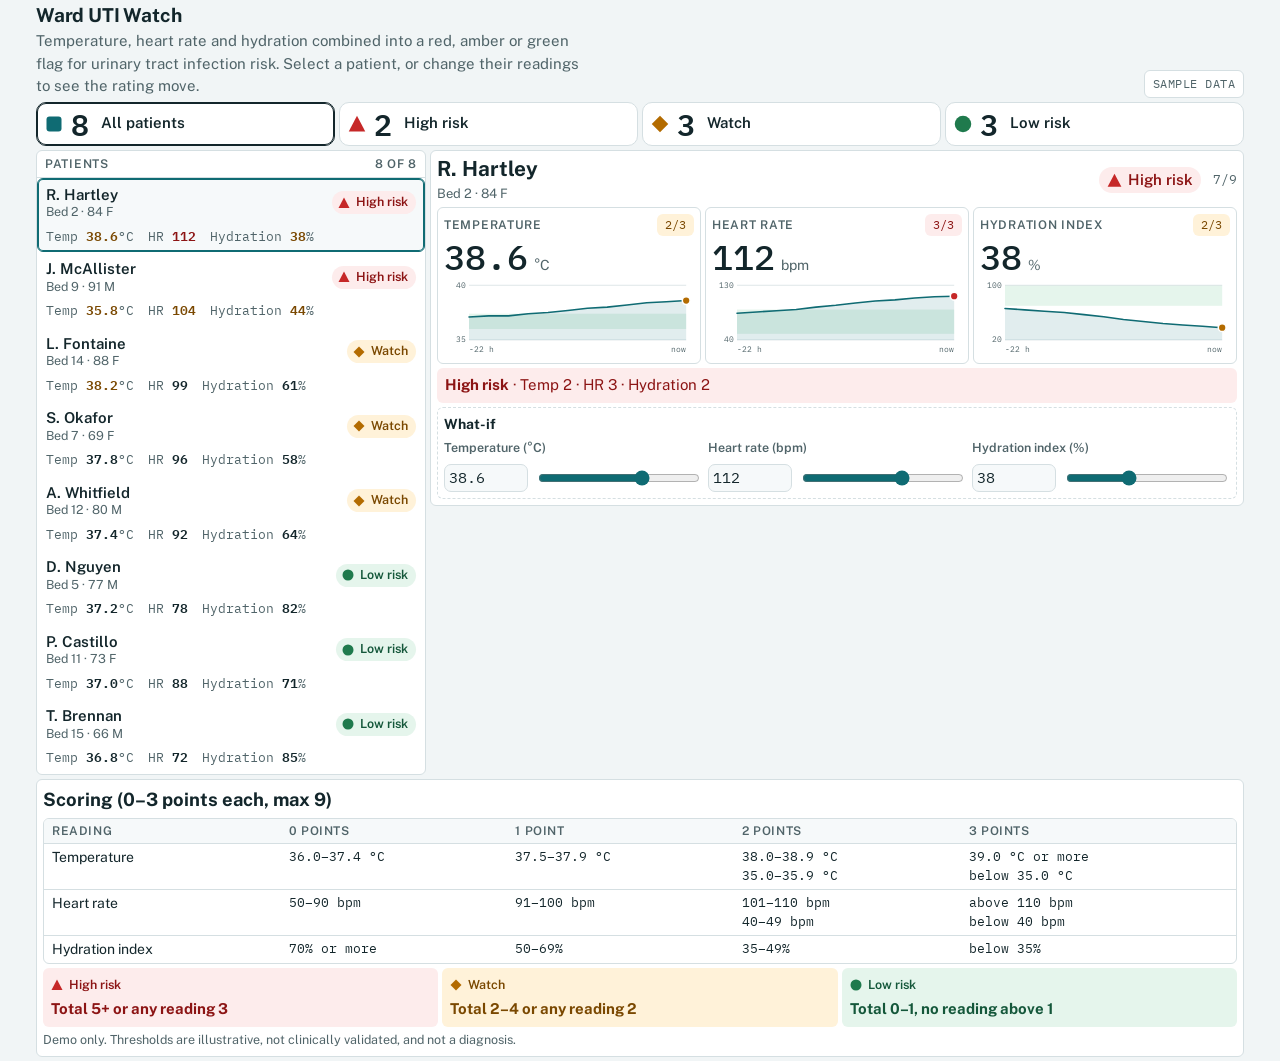
==== index.html @ 94b35a09 "Rename Ward UTI Watch (1).html to index.html" ====
<!doctype html><html><head><meta charset=utf8><meta name=viewport content="width=device-width,initial-scale=1,viewport-fit=cover"><style>:root{color-scheme:light;box-sizing:border-box;padding-top:env(safe-area-inset-top,0px);padding-bottom:env(safe-area-inset-bottom,0px)}html{scroll-padding-top:env(safe-area-inset-top,0px)}body{margin:0;padding:0;font:14px -apple-system,BlinkMacSystemFont,sans-serif;background:#fff;color:#000}img{max-width:100%}[hidden]:not([hidden=until-found i]){display:none!important}</style></head><body>
<title>Ward UTI Watch</title>
<meta name="claude:viewport-fit-sides" content="cover">
<link rel="preconnect" href="https://fonts.googleapis.com">
<link rel="preconnect" href="https://fonts.gstatic.com" crossorigin>
<link rel="stylesheet" href="https://fonts.googleapis.com/css2?family=IBM+Plex+Mono:wght@400;500;600&family=Public+Sans:wght@400;500;600;700&display=swap">
<style>
/* Layout: a four-way risk filter strip over a two-pane ward board (patient list left, selected patient's vitals and what-if right), with the scoring rules written out below. */
:root {
  --bg: #f1f5f6;
  --surface: #ffffff;
  --surface-2: #f6f9fa;
  --line: #d5dfe2;
  --fg: #13262b;
  --muted: #506469;
  --accent: #0f6b73;
  --accent-soft: #e2f1f3;
  --high: #c62828;
  --high-bg: #fdecec;
  --high-ink: #8c1414;
  --watch: #b36b00;
  --watch-bg: #fff2d9;
  --watch-ink: #7a4800;
  --low: #1f7a4d;
  --low-bg: #e5f5ec;
  --low-ink: #14573a;
  --font-body: 'Public Sans', system-ui, -apple-system, 'Segoe UI', sans-serif;
  --font-mono: 'IBM Plex Mono', ui-monospace, Menlo, Consolas, monospace;
}
@media (prefers-color-scheme: dark) {
  :root:not([data-theme="light"]) {
    --bg: #0e1a1d;
    --surface: #15262a;
    --surface-2: #1a2e33;
    --line: #2b4349;
    --fg: #e6f0f2;
    --muted: #9bb2b8;
    --accent: #5fc3cc;
    --accent-soft: #19363b;
    --high: #ff6b6b;
    --high-bg: #3b1b1e;
    --high-ink: #ffb3b3;
    --watch: #ffb74d;
    --watch-bg: #3a2c11;
    --watch-ink: #ffd699;
    --low: #4cc38a;
    --low-bg: #123426;
    --low-ink: #9be3bf;
    color-scheme: dark;
  }
}
:root[data-theme="dark"] {
  --bg: #0e1a1d;
  --surface: #15262a;
  --surface-2: #1a2e33;
  --line: #2b4349;
  --fg: #e6f0f2;
  --muted: #9bb2b8;
  --accent: #5fc3cc;
  --accent-soft: #19363b;
  --high: #ff6b6b;
  --high-bg: #3b1b1e;
  --high-ink: #ffb3b3;
  --watch: #ffb74d;
  --watch-bg: #3a2c11;
  --watch-ink: #ffd699;
  --low: #4cc38a;
  --low-bg: #123426;
  --low-ink: #9be3bf;
  color-scheme: dark;
}

* { box-sizing: border-box; }
body {
  background: var(--bg);
  color: var(--fg);
  font-family: var(--font-body);
  font-size: 15px;
  line-height: 1.5;
}
button, input { font: inherit; color: inherit; }
button:focus-visible, input:focus-visible { outline: 2px solid var(--accent); outline-offset: 2px; }

.page {
  max-width: 1240px;
  margin: 0 auto;
  padding-block: 4px;
  padding-left: max(16px, env(safe-area-inset-left, 0px));
  padding-right: max(16px, env(safe-area-inset-right, 0px));
  display: flex;
  flex-direction: column;
  gap: 4px;
}

.lv-high  { --c: var(--high);  --cbg: var(--high-bg);  --cink: var(--high-ink); }
.lv-watch { --c: var(--watch); --cbg: var(--watch-bg); --cink: var(--watch-ink); }
.lv-low   { --c: var(--low);   --cbg: var(--low-bg);   --cink: var(--low-ink); }

/* header */
.top { display: flex; flex-wrap: wrap; align-items: end; justify-content: space-between; gap: 8px 24px; }
.top h1 { margin: 0; font-size: 1.2rem; line-height: 1.15; letter-spacing: -0.01em; text-wrap: balance; }
.top p { margin: 4px 0 0; color: var(--muted); max-width: 62ch; }
.tag {
  font-family: var(--font-mono); font-size: 12px; letter-spacing: 0.04em; text-transform: uppercase;
  color: var(--muted); border: 1px solid var(--line); border-radius: 6px; padding: 4px 8px; background: var(--surface);
}

/* summary / filters */
.summary { display: grid; grid-template-columns: repeat(4, minmax(0, 1fr)); gap: 4px; }
.sum {
  display: flex; align-items: center; gap: 8px; text-align: left;
  background: var(--surface); border: 1px solid var(--line); border-radius: 10px;
  padding: 6px 8px; cursor: pointer; min-width: 0;
}
.sum:hover { border-color: var(--muted); }
.sum[aria-pressed="true"] { border-color: var(--fg); box-shadow: inset 0 0 0 1px var(--fg); }
.sum-n { font-family: var(--font-mono); font-size: 1.9rem; font-weight: 600; line-height: 1; min-width: 1.2ch; }
.sum-l { display: flex; flex-direction: column; font-weight: 600; line-height: 1.25; min-width: 0; }
.sum-l small { font-weight: 400; color: var(--muted); font-size: 12.5px; }
.sum-ico { width: 18px; height: 18px; flex: none; fill: var(--c, var(--muted)); }
.sum-all { --c: var(--accent); }

/* board */
.board { display: grid; grid-template-columns: minmax(0, 390px) minmax(0, 1fr); gap: 4px; align-items: start; }
.panel { background: var(--surface); border: 1px solid var(--line); border-radius: 6px; min-width: 0; }
.panel-h {
  display: flex; justify-content: space-between; align-items: baseline; gap: 8px;
  padding: 4px 8px; border-bottom: 1px solid var(--line);
  font-size: 12px; letter-spacing: 0.06em; text-transform: uppercase; color: var(--muted); font-weight: 600;
}
.list { display: flex; flex-direction: column; padding: 0; gap: 0; }
.row {
  display: grid; grid-template-columns: minmax(0, 1fr) auto; gap: 6px 10px; align-items: center; text-align: left;
  background: transparent; border: 1px solid transparent; border-radius: 6px; padding: 6px 8px; cursor: pointer; width: 100%;
}
.row:hover { background: var(--surface-2); }
.row[aria-pressed="true"] { background: var(--surface-2); border-color: var(--accent); box-shadow: inset 0 0 0 1px var(--accent); }
.r-id { display: flex; flex-direction: column; min-width: 0; line-height: 1.3; }
.r-id strong { font-weight: 600; }
.r-sub { color: var(--muted); font-size: 12.5px; }
.r-vals { grid-column: 1 / -1; display: flex; flex-wrap: wrap; gap: 4px 14px; font-family: var(--font-mono); font-size: 12.5px; color: var(--muted); }
.r-vals b { font-weight: 600; color: var(--fg); }
.r-vals .sc-2 b { color: var(--watch-ink); }
.r-vals .sc-3 b { color: var(--high-ink); }
.empty { padding: 20px 12px; color: var(--muted); text-align: center; }

.badge {
  display: inline-flex; align-items: center; gap: 6px; white-space: nowrap;
  background: var(--cbg); color: var(--cink); border-radius: 999px; padding: 2px 8px 2px 6px;
  font-size: 12.5px; font-weight: 600;
}
.badge svg { width: 12px; height: 12px; fill: var(--c); flex: none; }

/* detail */
.detail { display: flex; flex-direction: column; gap: 4px; padding: 6px; }
.dtop { display: flex; flex-wrap: wrap; justify-content: space-between; align-items: center; gap: 10px 16px; }
.dtop h2 { margin: 0; font-size: 1.3rem; line-height: 1.2; }
.dtop .sub { margin: 2px 0 0; color: var(--muted); font-size: 13px; }
.big { display: flex; align-items: center; gap: 12px; }
.big .badge { font-size: 15px; padding: 2px 8px; }
.big .badge svg { width: 15px; height: 15px; }
.score { font-family: var(--font-mono); font-size: 13px; color: var(--muted); }

.metrics { display: grid; grid-template-columns: repeat(3, minmax(0, 1fr)); gap: 4px; }
.metric { border: 1px solid var(--line); border-radius: 6px; padding: 6px; background: var(--surface); display: flex; flex-direction: column; gap: 2px; min-width: 0; }
.mhead { display: flex; justify-content: space-between; align-items: center; gap: 8px; }
.mlabel { font-size: 12px; letter-spacing: 0.06em; text-transform: uppercase; color: var(--muted); font-weight: 600; }
.pt { font-family: var(--font-mono); font-size: 12px; padding: 2px 8px; border-radius: 6px; background: var(--cbg); color: var(--cink); white-space: nowrap; }
.mval { display: flex; align-items: baseline; gap: 6px; }
.mval .num { font-family: var(--font-mono); font-size: 2.2rem; font-weight: 500; line-height: 1.1; font-variant-numeric: tabular-nums; }
.mval .unit { color: var(--muted); font-size: 14px; }
.metric svg { width: 100%; height: auto; display: block; max-width: 100%; }
.mnote { margin: 0; font-size: 12.5px; color: var(--muted); }
.sp-band { fill: var(--low-bg); }
.sp-grid { stroke: var(--line); stroke-width: 1; }
.sp-txt { fill: var(--muted); font-family: var(--font-mono); font-size: 10px; }
.sp-line { fill: none; stroke: var(--accent); stroke-width: 2; stroke-linejoin: round; stroke-linecap: round; }
.sp-area { fill: var(--accent); fill-opacity: 0.12; }
.sp-dot { fill: var(--c); stroke: var(--surface); stroke-width: 2; }

.why { margin: 0; padding: 6px 8px; border-radius: 6px; background: var(--cbg); color: var(--cink); }
.why strong { font-weight: 700; }
.why .act { display: block; margin-top: 4px; font-size: 13.5px; }

.whatif { border: 1px dashed var(--line); border-radius: 6px; padding: 6px; display: flex; flex-direction: column; gap: 4px; }
.whatif-h { display: flex; flex-wrap: wrap; justify-content: space-between; align-items: center; gap: 8px; }
.whatif-h h3 { margin: 0; font-size: 14px; }
.whatif-h p { margin: 0; color: var(--muted); font-size: 13px; }
.fields { display: grid; grid-template-columns: repeat(3, minmax(0, 1fr)); gap: 6px; }
.field { display: flex; flex-direction: column; gap: 6px; min-width: 0; }
.field label { font-size: 12.5px; color: var(--muted); font-weight: 600; }
.field .pair { display: flex; align-items: center; gap: 8px; }
.field input[type="number"] {
  width: 5.6em; padding: 2px 4px; border: 1px solid var(--line); border-radius: 7px;
  background: var(--surface-2); font-family: var(--font-mono); font-variant-numeric: tabular-nums;
}
.field input[type="range"] { flex: 1; min-width: 0; accent-color: var(--accent); }
.btn {
  background: var(--surface); border: 1px solid var(--line); border-radius: 6px; padding: 2px 8px; cursor: pointer; font-weight: 600; font-size: 13px;
}
.btn:hover { border-color: var(--muted); }

/* algorithm */
.algo { padding: 6px; display: flex; flex-direction: column; gap: 4px; }
.algo h2 { margin: 0; font-size: 1.15rem; }
.algo p { margin: 0; color: var(--muted); max-width: 75ch; }
.tablewrap { overflow-x: auto; max-width: 100%; border: 1px solid var(--line); border-radius: 6px; }
table { border-collapse: collapse; width: 100%; min-width: 620px; font-size: 14px; }
th, td { text-align: left; padding: 3px 8px; border-bottom: 1px solid var(--line); vertical-align: top; }
tr:last-child td { border-bottom: 0; }
th { font-size: 12px; letter-spacing: 0.05em; text-transform: uppercase; color: var(--muted); background: var(--surface-2); font-weight: 600; }
td.m { font-family: var(--font-mono); font-size: 13px; }
.rules { display: grid; grid-template-columns: repeat(3, minmax(0, 1fr)); gap: 4px; margin: 0; padding: 0; list-style: none; }
.rules li { background: var(--cbg); color: var(--cink); border-radius: 6px; padding: 6px 8px; display: flex; flex-direction: column; gap: 2px; min-width: 0; }
.rules .badge { align-self: flex-start; background: transparent; padding-left: 0; }
.note { font-size: 12.5px; }

@media (max-width: 960px) {
  .board { grid-template-columns: minmax(0, 1fr); }
  .metrics, .fields, .rules { grid-template-columns: minmax(0, 1fr); }
}
@media (max-width: 640px) {
  .summary { grid-template-columns: repeat(2, minmax(0, 1fr)); }
  .detail { padding: 6px; }
}
@media (prefers-reduced-motion: reduce) { * { transition: none !important; animation: none !important; } }
</style>

<div class="page">
  <header class="top">
    <div>
      <h1>Ward UTI Watch</h1>
      <p>Temperature, heart rate and hydration combined into a red, amber or green flag for urinary tract infection risk. Select a patient, or change their readings to see the rating move.</p>
    </div>
    <span class="tag">Sample data</span>
  </header>

  <section class="summary" id="summary" aria-label="Filter patients by risk"></section>

  <main class="board">
    <section class="panel" aria-label="Patients">
      <div class="panel-h"><span>Patients</span><span id="listCount"></span></div>
      <div class="list" id="list"></div>
    </section>

    <section class="panel detail" aria-label="Selected patient">
      <div id="detailTop"></div>
      <div class="metrics" id="metrics"></div>
      <p class="why" id="why"></p>
      <form class="whatif" id="whatif" onsubmit="return false">
        <div class="whatif-h">
          <h3>What-if</h3>
          <button type="button" class="btn" id="reset" hidden>Reset to recorded</button>
        </div>
        <div class="fields" id="fields"></div>
      </form>
    </section>
  </main>

  <section class="panel algo" aria-label="How the rating works">
    <h2>Scoring (0–3 points each, max 9)</h2>
    <div class="tablewrap">
      <table>
        <thead><tr><th>Reading</th><th>0 points</th><th>1 point</th><th>2 points</th><th>3 points</th></tr></thead>
        <tbody>
          <tr><td>Temperature</td><td class="m">36.0–37.4 °C</td><td class="m">37.5–37.9 °C</td><td class="m">38.0–38.9 °C<br>35.0–35.9 °C</td><td class="m">39.0 °C or more<br>below 35.0 °C</td></tr>
          <tr><td>Heart rate</td><td class="m">50–90 bpm</td><td class="m">91–100 bpm</td><td class="m">101–110 bpm<br>40–49 bpm</td><td class="m">above 110 bpm<br>below 40 bpm</td></tr>
          <tr><td>Hydration index</td><td class="m">70% or more</td><td class="m">50–69%</td><td class="m">35–49%</td><td class="m">below 35%</td></tr>
        </tbody>
      </table>
    </div>
    <ul class="rules">
      <li class="lv-high"><span class="badge" id="r-high"></span><strong>Total 5+ or any reading 3</strong></li>
      <li class="lv-watch"><span class="badge" id="r-watch"></span><strong>Total 2–4 or any reading 2</strong></li>
      <li class="lv-low"><span class="badge" id="r-low"></span><strong>Total 0–1, no reading above 1</strong></li>
    </ul>
    <p class="note">Demo only. Thresholds are illustrative, not clinically validated, and not a diagnosis.</p>
  </section>
</div>

<script>
/*SCORING-START*/
function scoreTemp(t) { if (t >= 39 || t < 35) return 3; if (t >= 38 || t < 36) return 2; if (t >= 37.5) return 1; return 0; }
function scoreHr(h) { if (h > 110 || h < 40) return 3; if (h > 100 || h < 50) return 2; if (h > 90) return 1; return 0; }
function scoreHyd(h) { if (h < 35) return 3; if (h < 50) return 2; if (h < 70) return 1; return 0; }
function levelOf(max, total) { if (max === 3 || total >= 5) return 'high'; if (max === 2 || total >= 2) return 'watch'; return 'low'; }
function assessValues(c) {
  var sc = { t: scoreTemp(c.t), hr: scoreHr(c.hr), h: scoreHyd(c.h) };
  var total = sc.t + sc.hr + sc.h;
  var max = Math.max(sc.t, sc.hr, sc.h);
  return { sc: sc, total: total, max: max, level: levelOf(max, total) };
}
/*SCORING-END*/

(function () {
  var LEVELS = {
    high:  { label: 'High risk', short: 'High risk', sub: 'Escalate', action: 'Suggested action: ask for clinical review and consider urine testing under your local protocol.' },
    watch: { label: 'Watch',     short: 'Watch',     sub: 'Recheck soon', action: 'Suggested action: repeat observations within 2 hours and review fluid intake.' },
    low:   { label: 'Low risk',  short: 'Low risk',  sub: 'Routine', action: 'Suggested action: continue routine observations.' }
  };
  var ORDER = { high: 0, watch: 1, low: 2 };

  // 12 readings, one every 2 hours. The last value is the latest reading.
  var PATIENTS = [
    { id: 1, bed: 'Bed 2',  name: 'R. Hartley',    age: 84, sex: 'F',
      t:  [37.1,37.2,37.2,37.4,37.5,37.7,37.9,38.0,38.2,38.4,38.5,38.6],
      hr: [84,86,88,90,94,97,101,104,106,109,111,112],
      h:  [66,64,62,60,57,54,50,47,44,42,40,38] },
    { id: 2, bed: 'Bed 5',  name: 'D. Nguyen',     age: 77, sex: 'M',
      t:  [37.0,37.1,36.9,37.0,37.2,37.1,37.0,37.2,37.1,37.0,37.1,37.2],
      hr: [76,74,78,75,77,79,76,78,80,77,79,78],
      h:  [84,83,85,82,83,84,82,83,82,83,82,82] },
    { id: 3, bed: 'Bed 7',  name: 'S. Okafor',     age: 69, sex: 'F',
      t:  [37.0,37.1,37.1,37.2,37.3,37.3,37.5,37.6,37.6,37.7,37.8,37.8],
      hr: [82,84,85,87,88,90,91,92,94,95,95,96],
      h:  [74,72,71,69,67,65,64,62,61,60,59,58] },
    { id: 4, bed: 'Bed 9',  name: 'J. McAllister', age: 91, sex: 'M',
      t:  [36.6,36.5,36.4,36.3,36.2,36.1,36.0,35.9,35.9,35.8,35.8,35.8],
      hr: [88,90,92,94,96,98,99,101,102,103,104,104],
      h:  [58,56,54,53,51,50,48,47,46,45,44,44] },
    { id: 5, bed: 'Bed 11', name: 'P. Castillo',   age: 73, sex: 'F',
      t:  [36.9,37.0,36.9,37.0,37.1,37.0,36.9,37.0,37.0,37.1,37.0,37.0],
      hr: [86,88,87,89,90,88,87,89,88,90,89,88],
      h:  [72,73,71,72,70,71,72,71,72,71,72,71] },
    { id: 6, bed: 'Bed 12', name: 'A. Whitfield',  age: 80, sex: 'M',
      t:  [37.0,37.0,37.1,37.1,37.2,37.2,37.3,37.3,37.4,37.4,37.4,37.4],
      hr: [84,85,86,88,88,89,90,90,91,92,92,92],
      h:  [76,74,73,72,70,69,68,67,66,65,65,64] },
    { id: 7, bed: 'Bed 14', name: 'L. Fontaine',   age: 88, sex: 'F',
      t:  [37.2,37.3,37.5,37.6,37.8,37.9,38.0,38.0,38.1,38.1,38.2,38.2],
      hr: [88,89,91,93,94,96,97,97,98,98,99,99],
      h:  [68,67,66,65,64,63,63,62,62,61,61,61] },
    { id: 8, bed: 'Bed 15', name: 'T. Brennan',    age: 66, sex: 'M',
      t:  [36.7,36.8,36.8,36.7,36.9,36.8,36.8,36.7,36.8,36.8,36.8,36.8],
      hr: [70,72,71,73,72,70,71,72,73,72,71,72],
      h:  [86,85,86,84,85,86,85,85,86,85,85,85] }
  ];

  var METRICS = [
    { key: 't',  label: 'Temperature',     unit: '°C',  dec: 1, domain: [35, 40],  normal: [36.0, 37.4], range: [34, 41, 0.1], score: scoreTemp, note: 'Normal range 36.0–37.4 °C' },
    { key: 'hr', label: 'Heart rate',      unit: 'bpm', dec: 0, domain: [40, 130], normal: [50, 90],     range: [30, 160, 1],  score: scoreHr,   note: 'Normal range 50–90 bpm' },
    { key: 'h',  label: 'Hydration index', unit: '%',   dec: 0, domain: [20, 100], normal: [70, 100],    range: [0, 100, 1],   score: scoreHyd,  note: 'Normal range 70% or more' }
  ];
  var SUB = ['low', 'watch', 'watch', 'high'];

  var state = { filter: 'all', selected: null, edits: {} };

  function esc(s) { return String(s).replace(/[&<>"]/g, function (c) { return { '&': '&amp;', '<': '&lt;', '>': '&gt;', '"': '&quot;' }[c]; }); }
  function fmt(v, d) { return Number(v).toFixed(d); }
  function icon(level) {
    var shape = level === 'high' ? '<polygon points="6,0.5 11.5,11 0.5,11"/>' : level === 'watch' ? '<polygon points="6,0.5 11.5,6 6,11.5 0.5,6"/>' : '<circle cx="6" cy="6" r="5.5"/>';
    return '<svg viewBox="0 0 12 12" aria-hidden="true">' + shape + '</svg>';
  }
  function badge(level) { return '<span class="badge lv-' + level + '">' + icon(level) + LEVELS[level].label + '</span>'; }

  function current(p) {
    return state.edits[p.id] || { t: p.t[11], hr: p.hr[11], h: p.h[11] };
  }
  function assess(p) {
    var c = current(p);
    var a = assessValues(c);
    a.c = c;
    return a;
  }
  function ranked() {
    return PATIENTS.map(function (p) { return { p: p, a: assess(p) }; }).sort(function (x, y) {
      return ORDER[x.a.level] - ORDER[y.a.level] || y.a.total - x.a.total || x.p.id - y.p.id;
    });
  }

  function spark(series, m, level) {
    var W = 320, H = 100, L = 32, R = 10, T = 8, B = 22;
    var d0 = m.domain[0], d1 = m.domain[1];
    function clip(v) { return Math.min(d1, Math.max(d0, v)); }
    function x(i) { return L + i * (W - L - R) / (series.length - 1); }
    function y(v) { return T + (1 - (clip(v) - d0) / (d1 - d0)) * (H - T - B); }
    var pts = series.map(function (v, i) { return x(i).toFixed(1) + ',' + y(v).toFixed(1); });
    var area = 'M' + x(0).toFixed(1) + ',' + (H - B) + ' L' + pts.join(' L') + ' L' + x(series.length - 1).toFixed(1) + ',' + (H - B) + ' Z';
    var bandTop = y(m.normal[1]), bandBot = y(m.normal[0]);
    var last = series[series.length - 1];
    return '<svg class="lv-' + level + '" viewBox="0 0 ' + W + ' ' + H + '" role="img" aria-label="' + m.label + ' over the last 22 hours, latest ' + fmt(last, m.dec) + ' ' + m.unit + '">' +
      '<rect class="sp-band" x="' + L + '" y="' + bandTop.toFixed(1) + '" width="' + (W - L - R) + '" height="' + Math.max(0, bandBot - bandTop).toFixed(1) + '"/>' +
      '<line class="sp-grid" x1="' + L + '" y1="' + T + '" x2="' + (W - R) + '" y2="' + T + '"/>' +
      '<line class="sp-grid" x1="' + L + '" y1="' + (H - B) + '" x2="' + (W - R) + '" y2="' + (H - B) + '"/>' +
      '<text class="sp-txt" x="' + (L - 4) + '" y="' + (T + 3) + '" text-anchor="end">' + d1 + '</text>' +
      '<text class="sp-txt" x="' + (L - 4) + '" y="' + (H - B + 3) + '" text-anchor="end">' + d0 + '</text>' +
      '<text class="sp-txt" x="' + L + '" y="' + (H - 6) + '">-22 h</text>' +
      '<text class="sp-txt" x="' + (W - R) + '" y="' + (H - 6) + '" text-anchor="end">now</text>' +
      '<path class="sp-area" d="' + area + '"/>' +
      '<polyline class="sp-line" points="' + pts.join(' ') + '"/>' +
      '<circle class="sp-dot" cx="' + x(series.length - 1).toFixed(1) + '" cy="' + y(last).toFixed(1) + '" r="5"/>' +
      '</svg>';
  }

  function renderSummary(all) {
    var counts = { all: all.length, high: 0, watch: 0, low: 0 };
    all.forEach(function (r) { counts[r.a.level]++; });
    var items = [
      { f: 'all',   cls: 'sum-all',  label: 'All patients', sub: 'On this ward',  ico: '<svg class="sum-ico" viewBox="0 0 12 12" aria-hidden="true"><rect x="1" y="1" width="10" height="10" rx="2"/></svg>' },
      { f: 'high',  cls: 'lv-high',  label: 'High risk',    sub: LEVELS.high.sub },
      { f: 'watch', cls: 'lv-watch', label: 'Watch',        sub: LEVELS.watch.sub },
      { f: 'low',   cls: 'lv-low',   label: 'Low risk',     sub: LEVELS.low.sub }
    ];
    document.getElementById('summary').innerHTML = items.map(function (it) {
      var ico = it.ico || icon(it.f).replace('<svg ', '<svg class="sum-ico" ');
      return '<button type="button" class="sum ' + it.cls + '" data-f="' + it.f + '" aria-pressed="' + (state.filter === it.f) + '">' +
        ico + '<span class="sum-n">' + counts[it.f] + '</span>' +
        '<span class="sum-l">' + it.label + '</span></button>';
    }).join('');
  }

  function renderList(all) {
    var rows = all.filter(function (r) { return state.filter === 'all' || r.a.level === state.filter; });
    document.getElementById('listCount').textContent = rows.length + ' of ' + all.length;
    var el = document.getElementById('list');
    if (!rows.length) { el.innerHTML = '<div class="empty">No patients at this risk level right now.</div>'; return; }
    el.innerHTML = rows.map(function (r) {
      var p = r.p, a = r.a, c = a.c;
      var edited = !!state.edits[p.id];
      return '<button type="button" class="row lv-' + a.level + '" data-id="' + p.id + '" aria-pressed="' + (p.id === state.selected) + '">' +
        '<span class="r-id"><strong>' + esc(p.name) + '</strong><span class="r-sub">' + p.bed + ' · ' + p.age + ' ' + p.sex + (edited ? ' · what-if' : '') + '</span></span>' +
        badge(a.level) +
        '<span class="r-vals">' +
          '<span class="sc-' + a.sc.t + '">Temp <b>' + fmt(c.t, 1) + '</b>°C</span>' +
          '<span class="sc-' + a.sc.hr + '">HR <b>' + fmt(c.hr, 0) + '</b></span>' +
          '<span class="sc-' + a.sc.h + '">Hydration <b>' + fmt(c.h, 0) + '</b>%</span>' +
        '</span></button>';
    }).join('');
  }

  function renderDetail() {
    var p = PATIENTS.filter(function (q) { return q.id === state.selected; })[0];
    var a = assess(p), c = a.c;
    var edited = !!state.edits[p.id];
    document.getElementById('detailTop').innerHTML =
      '<div class="dtop lv-' + a.level + '"><div><h2>' + esc(p.name) + '</h2>' +
      '<p class="sub">' + p.bed + ' · ' + p.age + ' ' + p.sex + (edited ? ' · what-if' : '') + '</p></div>' +
      '<div class="big">' + badge(a.level) + '<span class="score">' + a.total + '/9</span></div></div>';

    document.getElementById('metrics').innerHTML = METRICS.map(function (m) {
      var s = a.sc[m.key];
      var series = p[m.key].slice(0, 11).concat(c[m.key]);
      var sub = SUB[s];
      return '<article class="metric lv-' + sub + '">' +
        '<div class="mhead"><span class="mlabel">' + m.label + '</span><span class="pt">' + s + '/3</span></div>' +
        '<div class="mval"><span class="num">' + fmt(c[m.key], m.dec) + '</span><span class="unit">' + m.unit + '</span></div>' +
        spark(series, m, sub) +
        '</article>';
    }).join('');

    var parts = METRICS.map(function (m) {
      return m.label.toLowerCase() + ' ' + fmt(c[m.key], m.dec) + ' ' + m.unit + ' (' + a.sc[m.key] + ')';
    }).join(', ');
    var why;
    if (a.level === 'high') why = a.max === 3 ? 'One reading scoring 3 sets high risk.' : 'A total of 5 or more sets high risk.';
    else if (a.level === 'watch') why = a.max === 2 ? 'One reading scoring 2 sets a watch rating.' : 'A total of 2 to 4 sets a watch rating.';
    else why = 'Total of 0 or 1 with no reading above 1.';
    var w = document.getElementById('why');
    w.className = 'why lv-' + a.level;
    w.innerHTML = '<strong>' + LEVELS[a.level].label + '</strong> · Temp ' + a.sc.t + ' · HR ' + a.sc.hr + ' · Hydration ' + a.sc.h;

    document.getElementById('reset').hidden = !edited;
  }

  function syncFields() {
    var p = PATIENTS.filter(function (q) { return q.id === state.selected; })[0];
    var c = current(p);
    METRICS.forEach(function (m) {
      document.getElementById('in_' + m.key).value = fmt(c[m.key], m.dec);
      document.getElementById('rg_' + m.key).value = c[m.key];
    });
  }

  function renderAll() {
    var all = ranked();
    renderSummary(all);
    renderList(all);
    renderDetail();
  }

  function buildFields() {
    document.getElementById('fields').innerHTML = METRICS.map(function (m) {
      return '<div class="field"><label for="in_' + m.key + '">' + m.label + ' (' + m.unit + ')</label>' +
        '<div class="pair"><input type="number" id="in_' + m.key + '" min="' + m.range[0] + '" max="' + m.range[1] + '" step="' + m.range[2] + '" inputmode="decimal">' +
        '<input type="range" id="rg_' + m.key + '" aria-label="' + m.label + ' slider" min="' + m.range[0] + '" max="' + m.range[1] + '" step="' + m.range[2] + '"></div></div>';
    }).join('');
    METRICS.forEach(function (m) {
      ['in_', 'rg_'].forEach(function (pre) {
        document.getElementById(pre + m.key).addEventListener('input', function (e) {
          var v = parseFloat(e.target.value);
          if (isNaN(v)) return;
          v = Math.min(m.range[1], Math.max(m.range[0], v));
          v = Math.round(v / m.range[2]) * m.range[2];
          v = Math.round(v * 10) / 10;
          var p = PATIENTS.filter(function (q) { return q.id === state.selected; })[0];
          var next = Object.assign({}, current(p));
          next[m.key] = v;
          state.edits[p.id] = next;
          var other = document.getElementById((pre === 'in_' ? 'rg_' : 'in_') + m.key);
          other.value = pre === 'in_' ? v : fmt(v, m.dec);
          renderAll();
        });
      });
    });
  }

  document.getElementById('summary').addEventListener('click', function (e) {
    var b = e.target.closest('[data-f]');
    if (!b) return;
    state.filter = b.getAttribute('data-f');
    renderAll();
  });
  document.getElementById('list').addEventListener('click', function (e) {
    var b = e.target.closest('[data-id]');
    if (!b) return;
    state.selected = parseInt(b.getAttribute('data-id'), 10);
    syncFields();
    renderAll();
  });
  document.getElementById('reset').addEventListener('click', function () {
    delete state.edits[state.selected];
    syncFields();
    renderAll();
  });

  ['high', 'watch', 'low'].forEach(function (k) {
    var el = document.getElementById('r-' + k);
    el.parentNode.classList.add('lv-' + k);
    el.className = 'badge';
    el.innerHTML = icon(k) + LEVELS[k].label;
  });

  buildFields();
  state.selected = ranked()[0].p.id;
  syncFields();
  renderAll();
})();
</script>

</body></html>
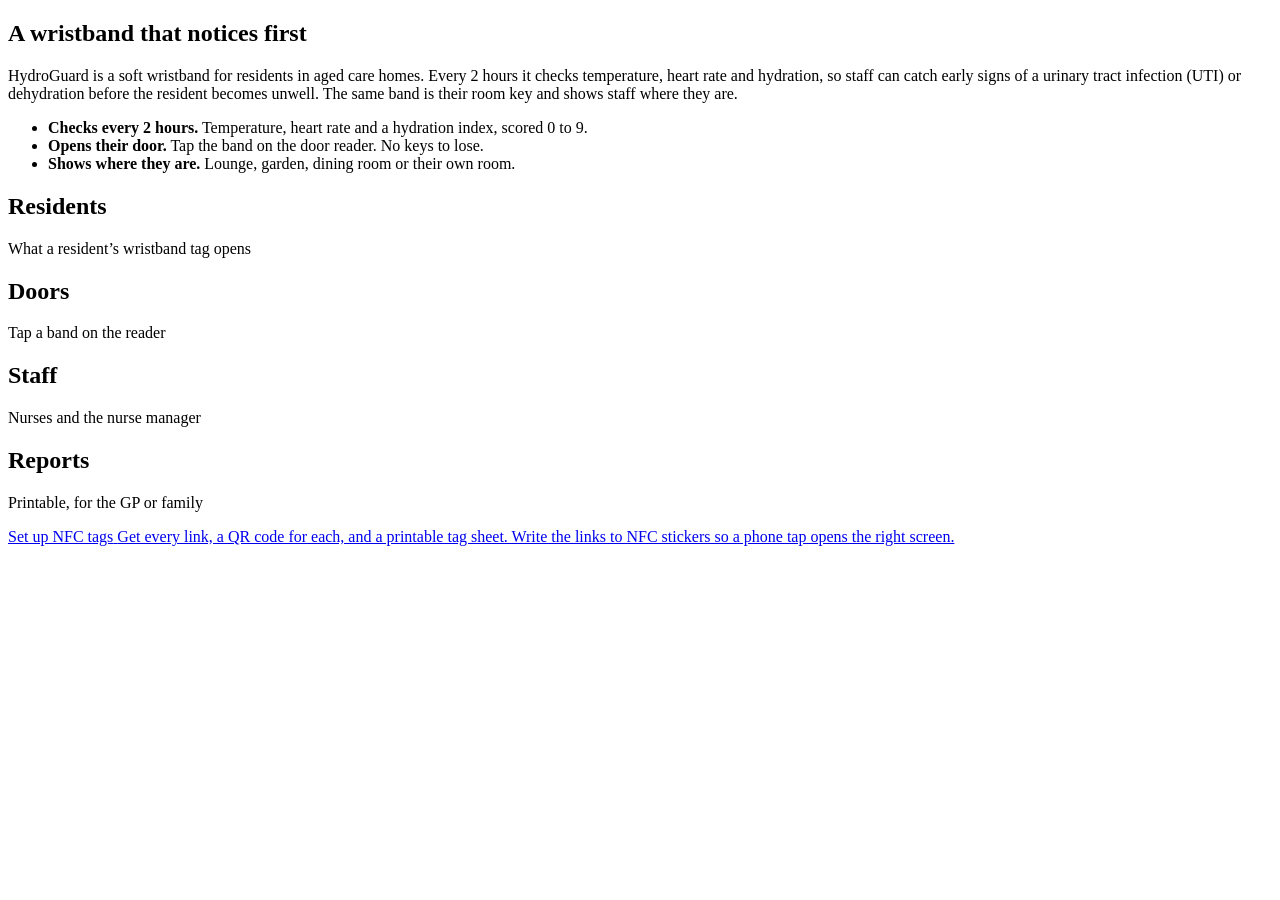
==== commit a75baa64: "Add files via upload" ====
--- a/index.html
+++ b/index.html
@@ -1,540 +1,77 @@
-<!doctype html><html><head><meta charset=utf8><meta name=viewport content="width=device-width,initial-scale=1,viewport-fit=cover"><style>:root{color-scheme:light;box-sizing:border-box;padding-top:env(safe-area-inset-top,0px);padding-bottom:env(safe-area-inset-bottom,0px)}html{scroll-padding-top:env(safe-area-inset-top,0px)}body{margin:0;padding:0;font:14px -apple-system,BlinkMacSystemFont,sans-serif;background:#fff;color:#000}img{max-width:100%}[hidden]:not([hidden=until-found i]){display:none!important}</style></head><body>
-<title>Ward UTI Watch</title>
-<meta name="claude:viewport-fit-sides" content="cover">
-<link rel="preconnect" href="https://fonts.googleapis.com">
-<link rel="preconnect" href="https://fonts.gstatic.com" crossorigin>
-<link rel="stylesheet" href="https://fonts.googleapis.com/css2?family=IBM+Plex+Mono:wght@400;500;600&family=Public+Sans:wght@400;500;600;700&display=swap">
-<style>
-/* Layout: a four-way risk filter strip over a two-pane ward board (patient list left, selected patient's vitals and what-if right), with the scoring rules written out below. */
-:root {
-  --bg: #f1f5f6;
-  --surface: #ffffff;
-  --surface-2: #f6f9fa;
-  --line: #d5dfe2;
-  --fg: #13262b;
-  --muted: #506469;
-  --accent: #0f6b73;
-  --accent-soft: #e2f1f3;
-  --high: #c62828;
-  --high-bg: #fdecec;
-  --high-ink: #8c1414;
-  --watch: #b36b00;
-  --watch-bg: #fff2d9;
-  --watch-ink: #7a4800;
-  --low: #1f7a4d;
-  --low-bg: #e5f5ec;
-  --low-ink: #14573a;
-  --font-body: 'Public Sans', system-ui, -apple-system, 'Segoe UI', sans-serif;
-  --font-mono: 'IBM Plex Mono', ui-monospace, Menlo, Consolas, monospace;
-}
-@media (prefers-color-scheme: dark) {
-  :root:not([data-theme="light"]) {
-    --bg: #0e1a1d;
-    --surface: #15262a;
-    --surface-2: #1a2e33;
-    --line: #2b4349;
-    --fg: #e6f0f2;
-    --muted: #9bb2b8;
-    --accent: #5fc3cc;
-    --accent-soft: #19363b;
-    --high: #ff6b6b;
-    --high-bg: #3b1b1e;
-    --high-ink: #ffb3b3;
-    --watch: #ffb74d;
-    --watch-bg: #3a2c11;
-    --watch-ink: #ffd699;
-    --low: #4cc38a;
-    --low-bg: #123426;
-    --low-ink: #9be3bf;
-    color-scheme: dark;
-  }
-}
-:root[data-theme="dark"] {
-  --bg: #0e1a1d;
-  --surface: #15262a;
-  --surface-2: #1a2e33;
-  --line: #2b4349;
-  --fg: #e6f0f2;
-  --muted: #9bb2b8;
-  --accent: #5fc3cc;
-  --accent-soft: #19363b;
-  --high: #ff6b6b;
-  --high-bg: #3b1b1e;
-  --high-ink: #ffb3b3;
-  --watch: #ffb74d;
-  --watch-bg: #3a2c11;
-  --watch-ink: #ffd699;
-  --low: #4cc38a;
-  --low-bg: #123426;
-  --low-ink: #9be3bf;
-  color-scheme: dark;
-}
-
-* { box-sizing: border-box; }
-body {
-  background: var(--bg);
-  color: var(--fg);
-  font-family: var(--font-body);
-  font-size: 15px;
-  line-height: 1.5;
-}
-button, input { font: inherit; color: inherit; }
-button:focus-visible, input:focus-visible { outline: 2px solid var(--accent); outline-offset: 2px; }
-
-.page {
-  max-width: 1240px;
-  margin: 0 auto;
-  padding-block: 4px;
-  padding-left: max(16px, env(safe-area-inset-left, 0px));
-  padding-right: max(16px, env(safe-area-inset-right, 0px));
-  display: flex;
-  flex-direction: column;
-  gap: 4px;
-}
-
-.lv-high  { --c: var(--high);  --cbg: var(--high-bg);  --cink: var(--high-ink); }
-.lv-watch { --c: var(--watch); --cbg: var(--watch-bg); --cink: var(--watch-ink); }
-.lv-low   { --c: var(--low);   --cbg: var(--low-bg);   --cink: var(--low-ink); }
-
-/* header */
-.top { display: flex; flex-wrap: wrap; align-items: end; justify-content: space-between; gap: 8px 24px; }
-.top h1 { margin: 0; font-size: 1.2rem; line-height: 1.15; letter-spacing: -0.01em; text-wrap: balance; }
-.top p { margin: 4px 0 0; color: var(--muted); max-width: 62ch; }
-.tag {
-  font-family: var(--font-mono); font-size: 12px; letter-spacing: 0.04em; text-transform: uppercase;
-  color: var(--muted); border: 1px solid var(--line); border-radius: 6px; padding: 4px 8px; background: var(--surface);
-}
-
-/* summary / filters */
-.summary { display: grid; grid-template-columns: repeat(4, minmax(0, 1fr)); gap: 4px; }
-.sum {
-  display: flex; align-items: center; gap: 8px; text-align: left;
-  background: var(--surface); border: 1px solid var(--line); border-radius: 10px;
-  padding: 6px 8px; cursor: pointer; min-width: 0;
-}
-.sum:hover { border-color: var(--muted); }
-.sum[aria-pressed="true"] { border-color: var(--fg); box-shadow: inset 0 0 0 1px var(--fg); }
-.sum-n { font-family: var(--font-mono); font-size: 1.9rem; font-weight: 600; line-height: 1; min-width: 1.2ch; }
-.sum-l { display: flex; flex-direction: column; font-weight: 600; line-height: 1.25; min-width: 0; }
-.sum-l small { font-weight: 400; color: var(--muted); font-size: 12.5px; }
-.sum-ico { width: 18px; height: 18px; flex: none; fill: var(--c, var(--muted)); }
-.sum-all { --c: var(--accent); }
-
-/* board */
-.board { display: grid; grid-template-columns: minmax(0, 390px) minmax(0, 1fr); gap: 4px; align-items: start; }
-.panel { background: var(--surface); border: 1px solid var(--line); border-radius: 6px; min-width: 0; }
-.panel-h {
-  display: flex; justify-content: space-between; align-items: baseline; gap: 8px;
-  padding: 4px 8px; border-bottom: 1px solid var(--line);
-  font-size: 12px; letter-spacing: 0.06em; text-transform: uppercase; color: var(--muted); font-weight: 600;
-}
-.list { display: flex; flex-direction: column; padding: 0; gap: 0; }
-.row {
-  display: grid; grid-template-columns: minmax(0, 1fr) auto; gap: 6px 10px; align-items: center; text-align: left;
-  background: transparent; border: 1px solid transparent; border-radius: 6px; padding: 6px 8px; cursor: pointer; width: 100%;
-}
-.row:hover { background: var(--surface-2); }
-.row[aria-pressed="true"] { background: var(--surface-2); border-color: var(--accent); box-shadow: inset 0 0 0 1px var(--accent); }
-.r-id { display: flex; flex-direction: column; min-width: 0; line-height: 1.3; }
-.r-id strong { font-weight: 600; }
-.r-sub { color: var(--muted); font-size: 12.5px; }
-.r-vals { grid-column: 1 / -1; display: flex; flex-wrap: wrap; gap: 4px 14px; font-family: var(--font-mono); font-size: 12.5px; color: var(--muted); }
-.r-vals b { font-weight: 600; color: var(--fg); }
-.r-vals .sc-2 b { color: var(--watch-ink); }
-.r-vals .sc-3 b { color: var(--high-ink); }
-.empty { padding: 20px 12px; color: var(--muted); text-align: center; }
-
-.badge {
-  display: inline-flex; align-items: center; gap: 6px; white-space: nowrap;
-  background: var(--cbg); color: var(--cink); border-radius: 999px; padding: 2px 8px 2px 6px;
-  font-size: 12.5px; font-weight: 600;
-}
-.badge svg { width: 12px; height: 12px; fill: var(--c); flex: none; }
-
-/* detail */
-.detail { display: flex; flex-direction: column; gap: 4px; padding: 6px; }
-.dtop { display: flex; flex-wrap: wrap; justify-content: space-between; align-items: center; gap: 10px 16px; }
-.dtop h2 { margin: 0; font-size: 1.3rem; line-height: 1.2; }
-.dtop .sub { margin: 2px 0 0; color: var(--muted); font-size: 13px; }
-.big { display: flex; align-items: center; gap: 12px; }
-.big .badge { font-size: 15px; padding: 2px 8px; }
-.big .badge svg { width: 15px; height: 15px; }
-.score { font-family: var(--font-mono); font-size: 13px; color: var(--muted); }
-
-.metrics { display: grid; grid-template-columns: repeat(3, minmax(0, 1fr)); gap: 4px; }
-.metric { border: 1px solid var(--line); border-radius: 6px; padding: 6px; background: var(--surface); display: flex; flex-direction: column; gap: 2px; min-width: 0; }
-.mhead { display: flex; justify-content: space-between; align-items: center; gap: 8px; }
-.mlabel { font-size: 12px; letter-spacing: 0.06em; text-transform: uppercase; color: var(--muted); font-weight: 600; }
-.pt { font-family: var(--font-mono); font-size: 12px; padding: 2px 8px; border-radius: 6px; background: var(--cbg); color: var(--cink); white-space: nowrap; }
-.mval { display: flex; align-items: baseline; gap: 6px; }
-.mval .num { font-family: var(--font-mono); font-size: 2.2rem; font-weight: 500; line-height: 1.1; font-variant-numeric: tabular-nums; }
-.mval .unit { color: var(--muted); font-size: 14px; }
-.metric svg { width: 100%; height: auto; display: block; max-width: 100%; }
-.mnote { margin: 0; font-size: 12.5px; color: var(--muted); }
-.sp-band { fill: var(--low-bg); }
-.sp-grid { stroke: var(--line); stroke-width: 1; }
-.sp-txt { fill: var(--muted); font-family: var(--font-mono); font-size: 10px; }
-.sp-line { fill: none; stroke: var(--accent); stroke-width: 2; stroke-linejoin: round; stroke-linecap: round; }
-.sp-area { fill: var(--accent); fill-opacity: 0.12; }
-.sp-dot { fill: var(--c); stroke: var(--surface); stroke-width: 2; }
-
-.why { margin: 0; padding: 6px 8px; border-radius: 6px; background: var(--cbg); color: var(--cink); }
-.why strong { font-weight: 700; }
-.why .act { display: block; margin-top: 4px; font-size: 13.5px; }
-
-.whatif { border: 1px dashed var(--line); border-radius: 6px; padding: 6px; display: flex; flex-direction: column; gap: 4px; }
-.whatif-h { display: flex; flex-wrap: wrap; justify-content: space-between; align-items: center; gap: 8px; }
-.whatif-h h3 { margin: 0; font-size: 14px; }
-.whatif-h p { margin: 0; color: var(--muted); font-size: 13px; }
-.fields { display: grid; grid-template-columns: repeat(3, minmax(0, 1fr)); gap: 6px; }
-.field { display: flex; flex-direction: column; gap: 6px; min-width: 0; }
-.field label { font-size: 12.5px; color: var(--muted); font-weight: 600; }
-.field .pair { display: flex; align-items: center; gap: 8px; }
-.field input[type="number"] {
-  width: 5.6em; padding: 2px 4px; border: 1px solid var(--line); border-radius: 7px;
-  background: var(--surface-2); font-family: var(--font-mono); font-variant-numeric: tabular-nums;
-}
-.field input[type="range"] { flex: 1; min-width: 0; accent-color: var(--accent); }
-.btn {
-  background: var(--surface); border: 1px solid var(--line); border-radius: 6px; padding: 2px 8px; cursor: pointer; font-weight: 600; font-size: 13px;
-}
-.btn:hover { border-color: var(--muted); }
-
-/* algorithm */
-.algo { padding: 6px; display: flex; flex-direction: column; gap: 4px; }
-.algo h2 { margin: 0; font-size: 1.15rem; }
-.algo p { margin: 0; color: var(--muted); max-width: 75ch; }
-.tablewrap { overflow-x: auto; max-width: 100%; border: 1px solid var(--line); border-radius: 6px; }
-table { border-collapse: collapse; width: 100%; min-width: 620px; font-size: 14px; }
-th, td { text-align: left; padding: 3px 8px; border-bottom: 1px solid var(--line); vertical-align: top; }
-tr:last-child td { border-bottom: 0; }
-th { font-size: 12px; letter-spacing: 0.05em; text-transform: uppercase; color: var(--muted); background: var(--surface-2); font-weight: 600; }
-td.m { font-family: var(--font-mono); font-size: 13px; }
-.rules { display: grid; grid-template-columns: repeat(3, minmax(0, 1fr)); gap: 4px; margin: 0; padding: 0; list-style: none; }
-.rules li { background: var(--cbg); color: var(--cink); border-radius: 6px; padding: 6px 8px; display: flex; flex-direction: column; gap: 2px; min-width: 0; }
-.rules .badge { align-self: flex-start; background: transparent; padding-left: 0; }
-.note { font-size: 12.5px; }
-
-@media (max-width: 960px) {
-  .board { grid-template-columns: minmax(0, 1fr); }
-  .metrics, .fields, .rules { grid-template-columns: minmax(0, 1fr); }
-}
-@media (max-width: 640px) {
-  .summary { grid-template-columns: repeat(2, minmax(0, 1fr)); }
-  .detail { padding: 6px; }
-}
-@media (prefers-reduced-motion: reduce) { * { transition: none !important; animation: none !important; } }
-</style>
-
-<div class="page">
-  <header class="top">
-    <div>
-      <h1>Ward UTI Watch</h1>
-      <p>Temperature, heart rate and hydration combined into a red, amber or green flag for urinary tract infection risk. Select a patient, or change their readings to see the rating move.</p>
-    </div>
-    <span class="tag">Sample data</span>
-  </header>
-
-  <section class="summary" id="summary" aria-label="Filter patients by risk"></section>
-
-  <main class="board">
-    <section class="panel" aria-label="Patients">
-      <div class="panel-h"><span>Patients</span><span id="listCount"></span></div>
-      <div class="list" id="list"></div>
+<!doctype html>
+<html lang="en-AU">
+<head>
+  <meta charset="utf-8">
+  <meta name="viewport" content="width=device-width, initial-scale=1">
+  <title>HydroGuard demo</title>
+  <meta name="description" content="HydroGuard demo: a resident wristband that checks temperature, heart rate and hydration every 2 hours, opens their door and shows where they are. Demo only.">
+  <link rel="icon" href="assets/img/icon.svg" type="image/svg+xml">
+  <link rel="stylesheet" href="assets/css/hydroguard.css">
+  <link rel="stylesheet" href="assets/css/hub.css">
+</head>
+<body>
+  <main class="wrap hub" id="main">
+    <section class="hub-top" aria-labelledby="hub-h">
+      <div class="hub-lead">
+        <h1 id="hub-h">A wristband that notices first</h1>
+        <p>HydroGuard is a soft wristband for residents in aged care homes. Every 2 hours it checks temperature, heart rate and hydration, so staff can catch early signs of a urinary tract infection (UTI) or dehydration before the resident becomes unwell. The same band is their room key and shows staff where they are.</p>
+      </div>
+      <ul class="does ruled hub-more" aria-label="What the wristband does">
+        <li><span class="does-icon" data-icon="thermo"></span><span><strong>Checks every 2 hours.</strong> Temperature, heart rate and a hydration index, scored 0 to 9.</span></li>
+        <li><span class="does-icon" data-icon="key"></span><span><strong>Opens their door.</strong> Tap the band on the door reader. No keys to lose.</span></li>
+        <li><span class="does-icon" data-icon="pin"></span><span><strong>Shows where they are.</strong> Lounge, garden, dining room or their own room.</span></li>
+      </ul>
+      <div id="live" class="hub-live"></div>
     </section>
 
-    <section class="panel detail" aria-label="Selected patient">
-      <div id="detailTop"></div>
-      <div class="metrics" id="metrics"></div>
-      <p class="why" id="why"></p>
-      <form class="whatif" id="whatif" onsubmit="return false">
-        <div class="whatif-h">
-          <h3>What-if</h3>
-          <button type="button" class="btn" id="reset" hidden>Reset to recorded</button>
+    <section class="section" aria-labelledby="res-h">
+      <div class="section-head">
+        <h2 id="res-h">Residents</h2>
+        <span class="small muted">What a resident’s wristband tag opens</span>
+      </div>
+      <ul class="res-grid" id="res-grid"></ul>
+    </section>
+
+    <div class="hub-cols">
+      <section class="section" aria-labelledby="door-h">
+        <div class="section-head">
+          <h2 id="door-h">Doors</h2>
+          <span class="small muted">Tap a band on the reader</span>
         </div>
-        <div class="fields" id="fields"></div>
-      </form>
+        <ul class="link-list ruled" id="door-list"></ul>
+      </section>
+
+      <section class="section" aria-labelledby="staff-h">
+        <div class="section-head">
+          <h2 id="staff-h">Staff</h2>
+          <span class="small muted">Nurses and the nurse manager</span>
+        </div>
+        <ul class="link-list ruled" id="staff-list"></ul>
+      </section>
+
+      <section class="section" aria-labelledby="rep-h">
+        <div class="section-head">
+          <h2 id="rep-h">Reports</h2>
+          <span class="small muted">Printable, for the GP or family</span>
+        </div>
+        <ul class="link-list ruled" id="report-list"></ul>
+      </section>
+    </div>
+
+    <section class="section" aria-labelledby="tags-h">
+      <a class="block light tags-cta" href="tags.html">
+        <span class="tags-icon" data-icon="nfc"></span>
+        <span>
+          <span id="tags-h" class="tags-title serif">Set up NFC tags</span>
+          <span class="small">Get every link, a QR code for each, and a printable tag sheet. Write the links to NFC stickers so a phone tap opens the right screen.</span>
+        </span>
+      </a>
     </section>
   </main>
 
-  <section class="panel algo" aria-label="How the rating works">
-    <h2>Scoring (0–3 points each, max 9)</h2>
-    <div class="tablewrap">
-      <table>
-        <thead><tr><th>Reading</th><th>0 points</th><th>1 point</th><th>2 points</th><th>3 points</th></tr></thead>
-        <tbody>
-          <tr><td>Temperature</td><td class="m">36.0–37.4 °C</td><td class="m">37.5–37.9 °C</td><td class="m">38.0–38.9 °C<br>35.0–35.9 °C</td><td class="m">39.0 °C or more<br>below 35.0 °C</td></tr>
-          <tr><td>Heart rate</td><td class="m">50–90 bpm</td><td class="m">91–100 bpm</td><td class="m">101–110 bpm<br>40–49 bpm</td><td class="m">above 110 bpm<br>below 40 bpm</td></tr>
-          <tr><td>Hydration index</td><td class="m">70% or more</td><td class="m">50–69%</td><td class="m">35–49%</td><td class="m">below 35%</td></tr>
-        </tbody>
-      </table>
-    </div>
-    <ul class="rules">
-      <li class="lv-high"><span class="badge" id="r-high"></span><strong>Total 5+ or any reading 3</strong></li>
-      <li class="lv-watch"><span class="badge" id="r-watch"></span><strong>Total 2–4 or any reading 2</strong></li>
-      <li class="lv-low"><span class="badge" id="r-low"></span><strong>Total 0–1, no reading above 1</strong></li>
-    </ul>
-    <p class="note">Demo only. Thresholds are illustrative, not clinically validated, and not a diagnosis.</p>
-  </section>
-</div>
-
-<script>
-/*SCORING-START*/
-function scoreTemp(t) { if (t >= 39 || t < 35) return 3; if (t >= 38 || t < 36) return 2; if (t >= 37.5) return 1; return 0; }
-function scoreHr(h) { if (h > 110 || h < 40) return 3; if (h > 100 || h < 50) return 2; if (h > 90) return 1; return 0; }
-function scoreHyd(h) { if (h < 35) return 3; if (h < 50) return 2; if (h < 70) return 1; return 0; }
-function levelOf(max, total) { if (max === 3 || total >= 5) return 'high'; if (max === 2 || total >= 2) return 'watch'; return 'low'; }
-function assessValues(c) {
-  var sc = { t: scoreTemp(c.t), hr: scoreHr(c.hr), h: scoreHyd(c.h) };
-  var total = sc.t + sc.hr + sc.h;
-  var max = Math.max(sc.t, sc.hr, sc.h);
-  return { sc: sc, total: total, max: max, level: levelOf(max, total) };
-}
-/*SCORING-END*/
-
-(function () {
-  var LEVELS = {
-    high:  { label: 'High risk', short: 'High risk', sub: 'Escalate', action: 'Suggested action: ask for clinical review and consider urine testing under your local protocol.' },
-    watch: { label: 'Watch',     short: 'Watch',     sub: 'Recheck soon', action: 'Suggested action: repeat observations within 2 hours and review fluid intake.' },
-    low:   { label: 'Low risk',  short: 'Low risk',  sub: 'Routine', action: 'Suggested action: continue routine observations.' }
-  };
-  var ORDER = { high: 0, watch: 1, low: 2 };
-
-  // 12 readings, one every 2 hours. The last value is the latest reading.
-  var PATIENTS = [
-    { id: 1, bed: 'Bed 2',  name: 'R. Hartley',    age: 84, sex: 'F',
-      t:  [37.1,37.2,37.2,37.4,37.5,37.7,37.9,38.0,38.2,38.4,38.5,38.6],
-      hr: [84,86,88,90,94,97,101,104,106,109,111,112],
-      h:  [66,64,62,60,57,54,50,47,44,42,40,38] },
-    { id: 2, bed: 'Bed 5',  name: 'D. Nguyen',     age: 77, sex: 'M',
-      t:  [37.0,37.1,36.9,37.0,37.2,37.1,37.0,37.2,37.1,37.0,37.1,37.2],
-      hr: [76,74,78,75,77,79,76,78,80,77,79,78],
-      h:  [84,83,85,82,83,84,82,83,82,83,82,82] },
-    { id: 3, bed: 'Bed 7',  name: 'S. Okafor',     age: 69, sex: 'F',
-      t:  [37.0,37.1,37.1,37.2,37.3,37.3,37.5,37.6,37.6,37.7,37.8,37.8],
-      hr: [82,84,85,87,88,90,91,92,94,95,95,96],
-      h:  [74,72,71,69,67,65,64,62,61,60,59,58] },
-    { id: 4, bed: 'Bed 9',  name: 'J. McAllister', age: 91, sex: 'M',
-      t:  [36.6,36.5,36.4,36.3,36.2,36.1,36.0,35.9,35.9,35.8,35.8,35.8],
-      hr: [88,90,92,94,96,98,99,101,102,103,104,104],
-      h:  [58,56,54,53,51,50,48,47,46,45,44,44] },
-    { id: 5, bed: 'Bed 11', name: 'P. Castillo',   age: 73, sex: 'F',
-      t:  [36.9,37.0,36.9,37.0,37.1,37.0,36.9,37.0,37.0,37.1,37.0,37.0],
-      hr: [86,88,87,89,90,88,87,89,88,90,89,88],
-      h:  [72,73,71,72,70,71,72,71,72,71,72,71] },
-    { id: 6, bed: 'Bed 12', name: 'A. Whitfield',  age: 80, sex: 'M',
-      t:  [37.0,37.0,37.1,37.1,37.2,37.2,37.3,37.3,37.4,37.4,37.4,37.4],
-      hr: [84,85,86,88,88,89,90,90,91,92,92,92],
-      h:  [76,74,73,72,70,69,68,67,66,65,65,64] },
-    { id: 7, bed: 'Bed 14', name: 'L. Fontaine',   age: 88, sex: 'F',
-      t:  [37.2,37.3,37.5,37.6,37.8,37.9,38.0,38.0,38.1,38.1,38.2,38.2],
-      hr: [88,89,91,93,94,96,97,97,98,98,99,99],
-      h:  [68,67,66,65,64,63,63,62,62,61,61,61] },
-    { id: 8, bed: 'Bed 15', name: 'T. Brennan',    age: 66, sex: 'M',
-      t:  [36.7,36.8,36.8,36.7,36.9,36.8,36.8,36.7,36.8,36.8,36.8,36.8],
-      hr: [70,72,71,73,72,70,71,72,73,72,71,72],
-      h:  [86,85,86,84,85,86,85,85,86,85,85,85] }
-  ];
-
-  var METRICS = [
-    { key: 't',  label: 'Temperature',     unit: '°C',  dec: 1, domain: [35, 40],  normal: [36.0, 37.4], range: [34, 41, 0.1], score: scoreTemp, note: 'Normal range 36.0–37.4 °C' },
-    { key: 'hr', label: 'Heart rate',      unit: 'bpm', dec: 0, domain: [40, 130], normal: [50, 90],     range: [30, 160, 1],  score: scoreHr,   note: 'Normal range 50–90 bpm' },
-    { key: 'h',  label: 'Hydration index', unit: '%',   dec: 0, domain: [20, 100], normal: [70, 100],    range: [0, 100, 1],   score: scoreHyd,  note: 'Normal range 70% or more' }
-  ];
-  var SUB = ['low', 'watch', 'watch', 'high'];
-
-  var state = { filter: 'all', selected: null, edits: {} };
-
-  function esc(s) { return String(s).replace(/[&<>"]/g, function (c) { return { '&': '&amp;', '<': '&lt;', '>': '&gt;', '"': '&quot;' }[c]; }); }
-  function fmt(v, d) { return Number(v).toFixed(d); }
-  function icon(level) {
-    var shape = level === 'high' ? '<polygon points="6,0.5 11.5,11 0.5,11"/>' : level === 'watch' ? '<polygon points="6,0.5 11.5,6 6,11.5 0.5,6"/>' : '<circle cx="6" cy="6" r="5.5"/>';
-    return '<svg viewBox="0 0 12 12" aria-hidden="true">' + shape + '</svg>';
-  }
-  function badge(level) { return '<span class="badge lv-' + level + '">' + icon(level) + LEVELS[level].label + '</span>'; }
-
-  function current(p) {
-    return state.edits[p.id] || { t: p.t[11], hr: p.hr[11], h: p.h[11] };
-  }
-  function assess(p) {
-    var c = current(p);
-    var a = assessValues(c);
-    a.c = c;
-    return a;
-  }
-  function ranked() {
-    return PATIENTS.map(function (p) { return { p: p, a: assess(p) }; }).sort(function (x, y) {
-      return ORDER[x.a.level] - ORDER[y.a.level] || y.a.total - x.a.total || x.p.id - y.p.id;
-    });
-  }
-
-  function spark(series, m, level) {
-    var W = 320, H = 100, L = 32, R = 10, T = 8, B = 22;
-    var d0 = m.domain[0], d1 = m.domain[1];
-    function clip(v) { return Math.min(d1, Math.max(d0, v)); }
-    function x(i) { return L + i * (W - L - R) / (series.length - 1); }
-    function y(v) { return T + (1 - (clip(v) - d0) / (d1 - d0)) * (H - T - B); }
-    var pts = series.map(function (v, i) { return x(i).toFixed(1) + ',' + y(v).toFixed(1); });
-    var area = 'M' + x(0).toFixed(1) + ',' + (H - B) + ' L' + pts.join(' L') + ' L' + x(series.length - 1).toFixed(1) + ',' + (H - B) + ' Z';
-    var bandTop = y(m.normal[1]), bandBot = y(m.normal[0]);
-    var last = series[series.length - 1];
-    return '<svg class="lv-' + level + '" viewBox="0 0 ' + W + ' ' + H + '" role="img" aria-label="' + m.label + ' over the last 22 hours, latest ' + fmt(last, m.dec) + ' ' + m.unit + '">' +
-      '<rect class="sp-band" x="' + L + '" y="' + bandTop.toFixed(1) + '" width="' + (W - L - R) + '" height="' + Math.max(0, bandBot - bandTop).toFixed(1) + '"/>' +
-      '<line class="sp-grid" x1="' + L + '" y1="' + T + '" x2="' + (W - R) + '" y2="' + T + '"/>' +
-      '<line class="sp-grid" x1="' + L + '" y1="' + (H - B) + '" x2="' + (W - R) + '" y2="' + (H - B) + '"/>' +
-      '<text class="sp-txt" x="' + (L - 4) + '" y="' + (T + 3) + '" text-anchor="end">' + d1 + '</text>' +
-      '<text class="sp-txt" x="' + (L - 4) + '" y="' + (H - B + 3) + '" text-anchor="end">' + d0 + '</text>' +
-      '<text class="sp-txt" x="' + L + '" y="' + (H - 6) + '">-22 h</text>' +
-      '<text class="sp-txt" x="' + (W - R) + '" y="' + (H - 6) + '" text-anchor="end">now</text>' +
-      '<path class="sp-area" d="' + area + '"/>' +
-      '<polyline class="sp-line" points="' + pts.join(' ') + '"/>' +
-      '<circle class="sp-dot" cx="' + x(series.length - 1).toFixed(1) + '" cy="' + y(last).toFixed(1) + '" r="5"/>' +
-      '</svg>';
-  }
-
-  function renderSummary(all) {
-    var counts = { all: all.length, high: 0, watch: 0, low: 0 };
-    all.forEach(function (r) { counts[r.a.level]++; });
-    var items = [
-      { f: 'all',   cls: 'sum-all',  label: 'All patients', sub: 'On this ward',  ico: '<svg class="sum-ico" viewBox="0 0 12 12" aria-hidden="true"><rect x="1" y="1" width="10" height="10" rx="2"/></svg>' },
-      { f: 'high',  cls: 'lv-high',  label: 'High risk',    sub: LEVELS.high.sub },
-      { f: 'watch', cls: 'lv-watch', label: 'Watch',        sub: LEVELS.watch.sub },
-      { f: 'low',   cls: 'lv-low',   label: 'Low risk',     sub: LEVELS.low.sub }
-    ];
-    document.getElementById('summary').innerHTML = items.map(function (it) {
-      var ico = it.ico || icon(it.f).replace('<svg ', '<svg class="sum-ico" ');
-      return '<button type="button" class="sum ' + it.cls + '" data-f="' + it.f + '" aria-pressed="' + (state.filter === it.f) + '">' +
-        ico + '<span class="sum-n">' + counts[it.f] + '</span>' +
-        '<span class="sum-l">' + it.label + '</span></button>';
-    }).join('');
-  }
-
-  function renderList(all) {
-    var rows = all.filter(function (r) { return state.filter === 'all' || r.a.level === state.filter; });
-    document.getElementById('listCount').textContent = rows.length + ' of ' + all.length;
-    var el = document.getElementById('list');
-    if (!rows.length) { el.innerHTML = '<div class="empty">No patients at this risk level right now.</div>'; return; }
-    el.innerHTML = rows.map(function (r) {
-      var p = r.p, a = r.a, c = a.c;
-      var edited = !!state.edits[p.id];
-      return '<button type="button" class="row lv-' + a.level + '" data-id="' + p.id + '" aria-pressed="' + (p.id === state.selected) + '">' +
-        '<span class="r-id"><strong>' + esc(p.name) + '</strong><span class="r-sub">' + p.bed + ' · ' + p.age + ' ' + p.sex + (edited ? ' · what-if' : '') + '</span></span>' +
-        badge(a.level) +
-        '<span class="r-vals">' +
-          '<span class="sc-' + a.sc.t + '">Temp <b>' + fmt(c.t, 1) + '</b>°C</span>' +
-          '<span class="sc-' + a.sc.hr + '">HR <b>' + fmt(c.hr, 0) + '</b></span>' +
-          '<span class="sc-' + a.sc.h + '">Hydration <b>' + fmt(c.h, 0) + '</b>%</span>' +
-        '</span></button>';
-    }).join('');
-  }
-
-  function renderDetail() {
-    var p = PATIENTS.filter(function (q) { return q.id === state.selected; })[0];
-    var a = assess(p), c = a.c;
-    var edited = !!state.edits[p.id];
-    document.getElementById('detailTop').innerHTML =
-      '<div class="dtop lv-' + a.level + '"><div><h2>' + esc(p.name) + '</h2>' +
-      '<p class="sub">' + p.bed + ' · ' + p.age + ' ' + p.sex + (edited ? ' · what-if' : '') + '</p></div>' +
-      '<div class="big">' + badge(a.level) + '<span class="score">' + a.total + '/9</span></div></div>';
-
-    document.getElementById('metrics').innerHTML = METRICS.map(function (m) {
-      var s = a.sc[m.key];
-      var series = p[m.key].slice(0, 11).concat(c[m.key]);
-      var sub = SUB[s];
-      return '<article class="metric lv-' + sub + '">' +
-        '<div class="mhead"><span class="mlabel">' + m.label + '</span><span class="pt">' + s + '/3</span></div>' +
-        '<div class="mval"><span class="num">' + fmt(c[m.key], m.dec) + '</span><span class="unit">' + m.unit + '</span></div>' +
-        spark(series, m, sub) +
-        '</article>';
-    }).join('');
-
-    var parts = METRICS.map(function (m) {
-      return m.label.toLowerCase() + ' ' + fmt(c[m.key], m.dec) + ' ' + m.unit + ' (' + a.sc[m.key] + ')';
-    }).join(', ');
-    var why;
-    if (a.level === 'high') why = a.max === 3 ? 'One reading scoring 3 sets high risk.' : 'A total of 5 or more sets high risk.';
-    else if (a.level === 'watch') why = a.max === 2 ? 'One reading scoring 2 sets a watch rating.' : 'A total of 2 to 4 sets a watch rating.';
-    else why = 'Total of 0 or 1 with no reading above 1.';
-    var w = document.getElementById('why');
-    w.className = 'why lv-' + a.level;
-    w.innerHTML = '<strong>' + LEVELS[a.level].label + '</strong> · Temp ' + a.sc.t + ' · HR ' + a.sc.hr + ' · Hydration ' + a.sc.h;
-
-    document.getElementById('reset').hidden = !edited;
-  }
-
-  function syncFields() {
-    var p = PATIENTS.filter(function (q) { return q.id === state.selected; })[0];
-    var c = current(p);
-    METRICS.forEach(function (m) {
-      document.getElementById('in_' + m.key).value = fmt(c[m.key], m.dec);
-      document.getElementById('rg_' + m.key).value = c[m.key];
-    });
-  }
-
-  function renderAll() {
-    var all = ranked();
-    renderSummary(all);
-    renderList(all);
-    renderDetail();
-  }
-
-  function buildFields() {
-    document.getElementById('fields').innerHTML = METRICS.map(function (m) {
-      return '<div class="field"><label for="in_' + m.key + '">' + m.label + ' (' + m.unit + ')</label>' +
-        '<div class="pair"><input type="number" id="in_' + m.key + '" min="' + m.range[0] + '" max="' + m.range[1] + '" step="' + m.range[2] + '" inputmode="decimal">' +
-        '<input type="range" id="rg_' + m.key + '" aria-label="' + m.label + ' slider" min="' + m.range[0] + '" max="' + m.range[1] + '" step="' + m.range[2] + '"></div></div>';
-    }).join('');
-    METRICS.forEach(function (m) {
-      ['in_', 'rg_'].forEach(function (pre) {
-        document.getElementById(pre + m.key).addEventListener('input', function (e) {
-          var v = parseFloat(e.target.value);
-          if (isNaN(v)) return;
-          v = Math.min(m.range[1], Math.max(m.range[0], v));
-          v = Math.round(v / m.range[2]) * m.range[2];
-          v = Math.round(v * 10) / 10;
-          var p = PATIENTS.filter(function (q) { return q.id === state.selected; })[0];
-          var next = Object.assign({}, current(p));
-          next[m.key] = v;
-          state.edits[p.id] = next;
-          var other = document.getElementById((pre === 'in_' ? 'rg_' : 'in_') + m.key);
-          other.value = pre === 'in_' ? v : fmt(v, m.dec);
-          renderAll();
-        });
-      });
-    });
-  }
-
-  document.getElementById('summary').addEventListener('click', function (e) {
-    var b = e.target.closest('[data-f]');
-    if (!b) return;
-    state.filter = b.getAttribute('data-f');
-    renderAll();
-  });
-  document.getElementById('list').addEventListener('click', function (e) {
-    var b = e.target.closest('[data-id]');
-    if (!b) return;
-    state.selected = parseInt(b.getAttribute('data-id'), 10);
-    syncFields();
-    renderAll();
-  });
-  document.getElementById('reset').addEventListener('click', function () {
-    delete state.edits[state.selected];
-    syncFields();
-    renderAll();
-  });
-
-  ['high', 'watch', 'low'].forEach(function (k) {
-    var el = document.getElementById('r-' + k);
-    el.parentNode.classList.add('lv-' + k);
-    el.className = 'badge';
-    el.innerHTML = icon(k) + LEVELS[k].label;
-  });
-
-  buildFields();
-  state.selected = ranked()[0].p.id;
-  syncFields();
-  renderAll();
-})();
-</script>
-
-</body></html>
+  <script src="assets/js/scoring.js"></script>
+  <script src="assets/js/data.js"></script>
+  <script src="assets/js/ui.js"></script>
+  <script src="assets/js/hub.js"></script>
+</body>
+</html>
